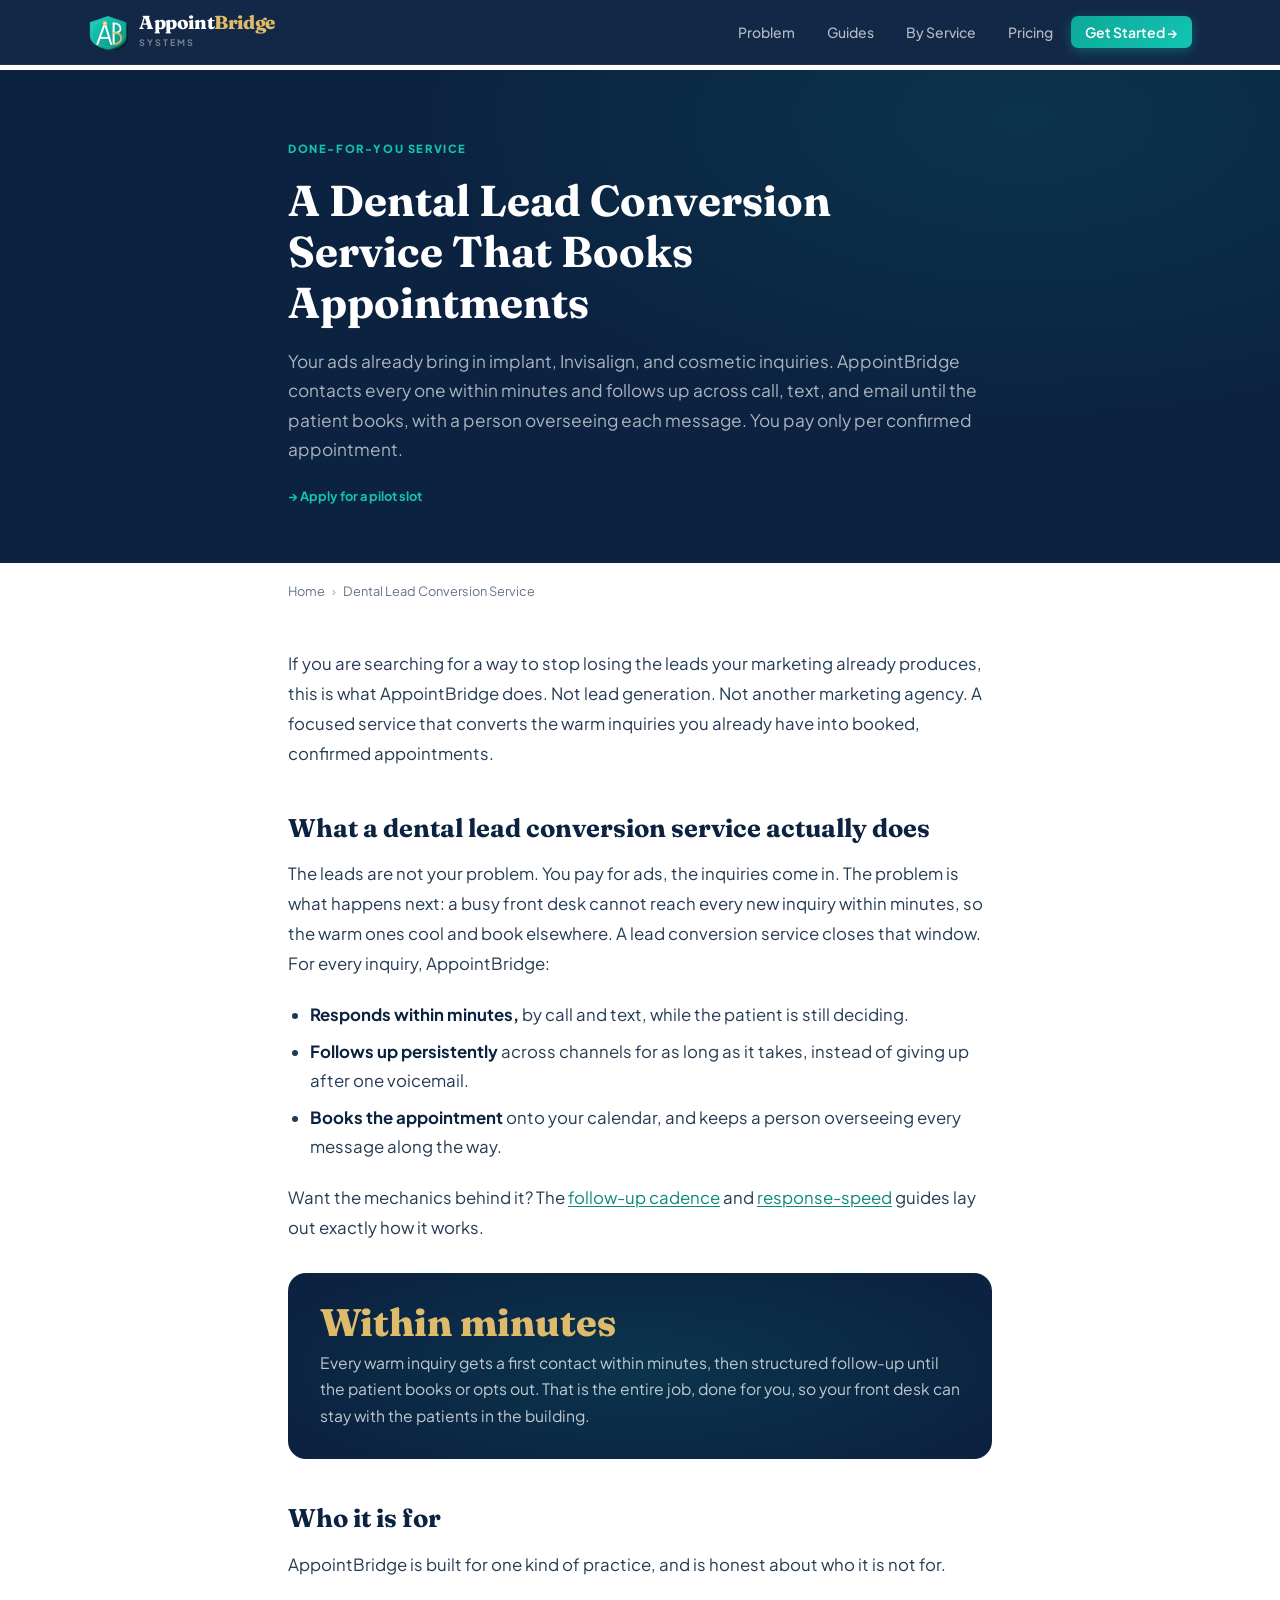
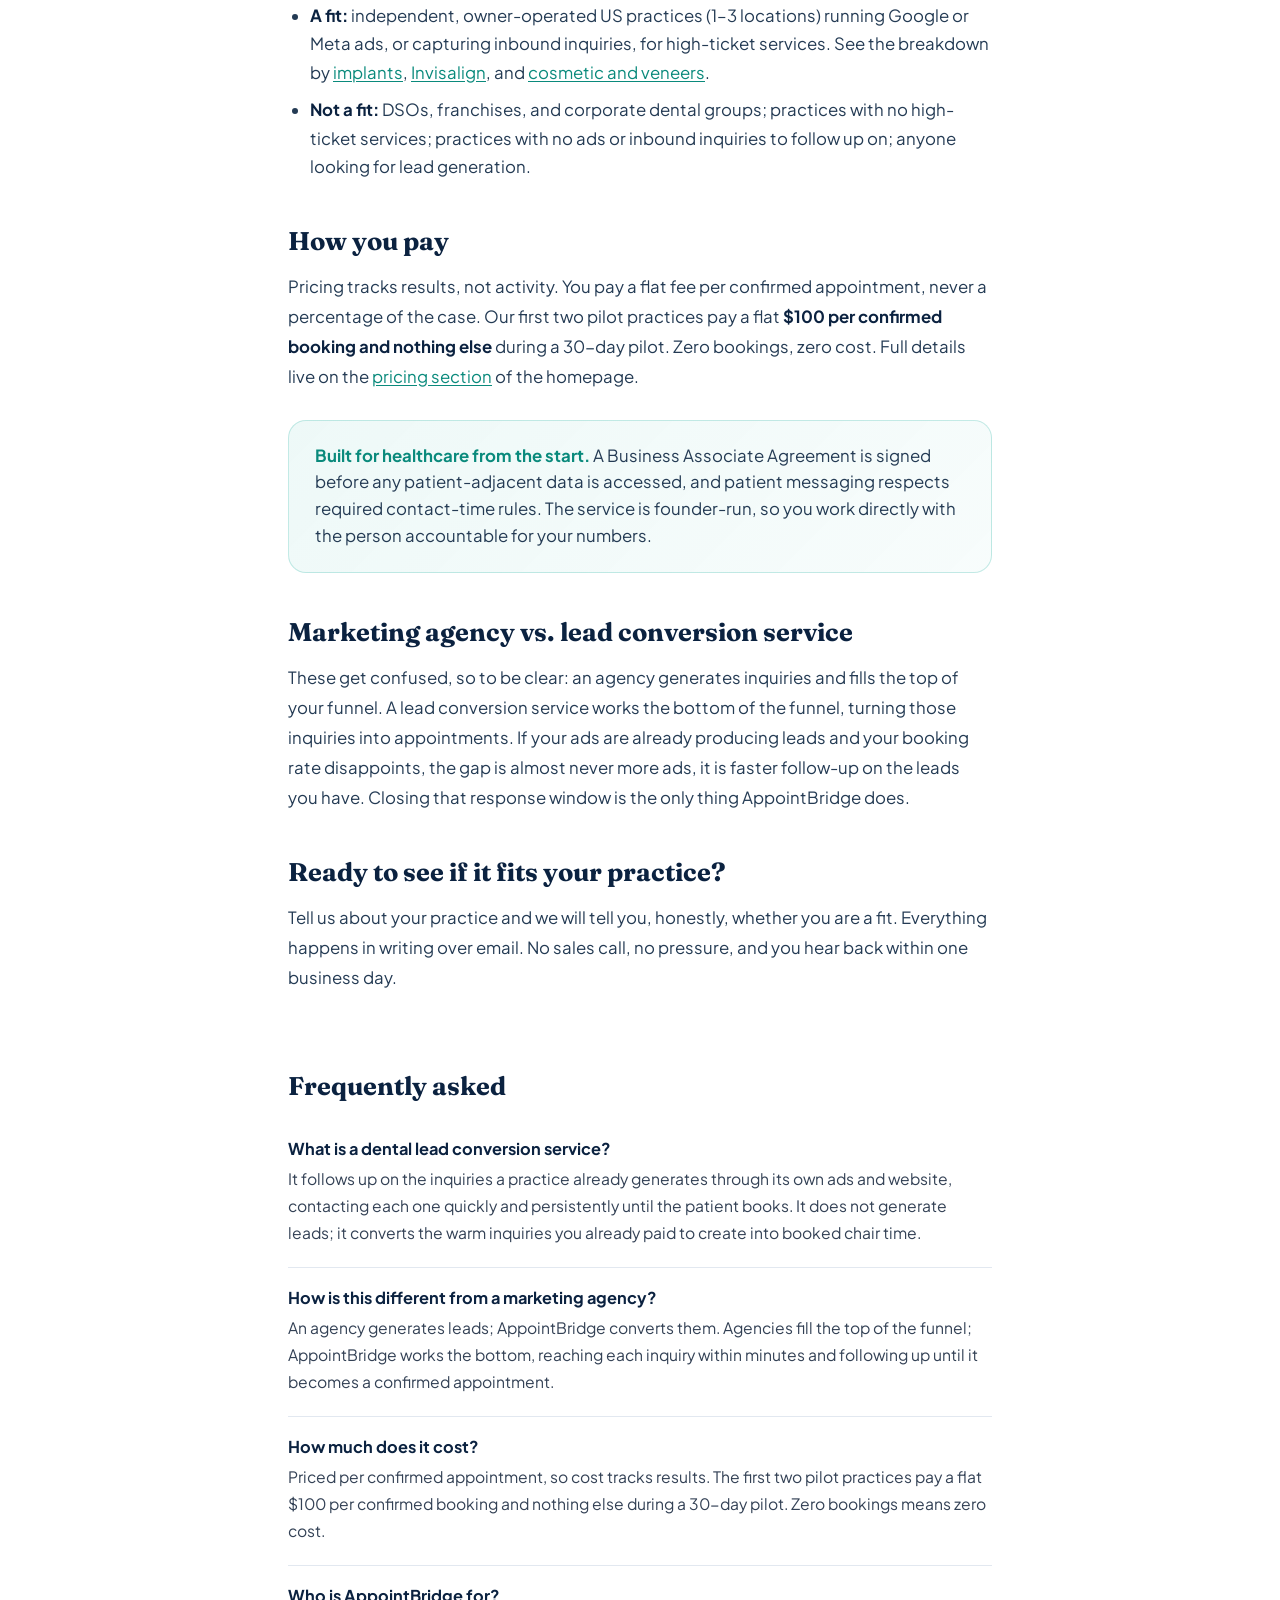
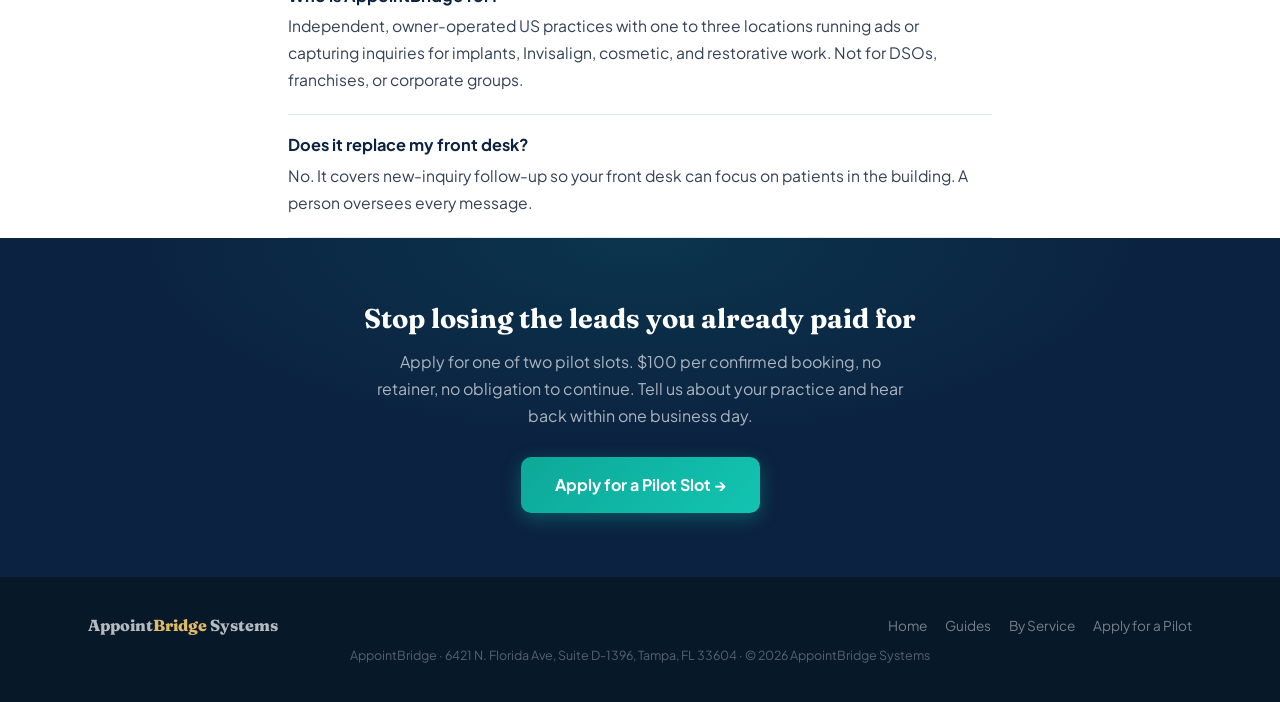
==== dental-lead-conversion-service/index.html @ 525b2fea "SEO: buyer-intent layer — service page + by-service cluster Add commercial-intent pages so practice " ====
<!DOCTYPE html>
<html lang="en">
<head>
<meta charset="UTF-8">
<meta name="viewport" content="width=device-width, initial-scale=1.0">
<title>Dental Lead Conversion Service | Follow-Up That Books Appointments | AppointBridge</title>
<meta name="description" content="AppointBridge is a done-for-you dental lead conversion service. We contact every warm implant, Invisalign, and cosmetic inquiry from your ads within minutes and follow up until the patient books. Pay per confirmed appointment.">
<link rel="canonical" href="https://appoint-bridge.com/dental-lead-conversion-service/">
<meta property="og:type" content="website">
<meta property="og:title" content="Dental Lead Conversion Service — AppointBridge">
<meta property="og:description" content="Done-for-you follow-up that turns the inquiries your ads already generate into booked appointments. Pay per confirmed booking.">
<meta property="og:url" content="https://appoint-bridge.com/dental-lead-conversion-service/">
<meta name="robots" content="index,follow">
<link rel="preconnect" href="https://fonts.googleapis.com">
<link href="https://fonts.googleapis.com/css2?family=Plus+Jakarta+Sans:wght@300;400;500;600;700;800&family=Fraunces:ital,wght@0,700;0,800;1,700&display=swap" rel="stylesheet">
<link rel="stylesheet" href="/assets/article.css">
<script type="application/ld+json">
{"@context":"https://schema.org","@type":"Service","name":"Dental Lead Conversion Service","serviceType":"Warm-lead follow-up and appointment booking for dental practices","provider":{"@type":"Organization","name":"AppointBridge","url":"https://appoint-bridge.com/","address":{"@type":"PostalAddress","streetAddress":"6421 N. Florida Ave, Suite D-1396","addressLocality":"Tampa","addressRegion":"FL","postalCode":"33604","addressCountry":"US"}},"areaServed":"US","audience":{"@type":"Audience","audienceType":"Independent owner-operated dental practices running ads for implants, Invisalign, or cosmetic services"},"description":"A done-for-you service that contacts every warm dental inquiry within minutes and follows up across call, text, and email until the patient books a confirmed appointment. Billed per confirmed booking only.","offers":{"@type":"Offer","priceSpecification":{"@type":"PriceSpecification","description":"Per confirmed appointment. Pilot practices pay $100 per confirmed booking with no retainer."}}}
</script>
<script type="application/ld+json">
{"@context":"https://schema.org","@type":"FAQPage","mainEntity":[
{"@type":"Question","name":"What is a dental lead conversion service?","acceptedAnswer":{"@type":"Answer","text":"A dental lead conversion service follows up on the inquiries a practice already generates through its own ads and website, contacting each one quickly and persistently until the patient books an appointment. It does not generate leads; it converts the warm inquiries you already paid to create into booked chair time."}},
{"@type":"Question","name":"How is this different from a marketing agency?","acceptedAnswer":{"@type":"Answer","text":"A marketing agency generates leads. AppointBridge converts them. Agencies fill the top of the funnel with inquiries; AppointBridge works the bottom, reaching each inquiry within minutes and following up until it becomes a confirmed appointment. The two are complementary, not the same job."}},
{"@type":"Question","name":"How much does a dental lead conversion service cost?","acceptedAnswer":{"@type":"Answer","text":"AppointBridge is priced per confirmed appointment, so cost tracks results. The first two pilot practices pay a flat $100 per confirmed booking and nothing else during a 30-day pilot. Zero bookings means zero cost."}},
{"@type":"Question","name":"Who is AppointBridge for?","acceptedAnswer":{"@type":"Answer","text":"Independent, owner-operated US dental practices with one to three locations that run Google or Meta ads, or capture inbound inquiries, for high-ticket services such as implants, Invisalign, cosmetic, and complex restorative work. It is not for DSOs, franchises, or corporate dental groups."}},
{"@type":"Question","name":"Does AppointBridge replace my front desk?","acceptedAnswer":{"@type":"Answer","text":"No. It covers new-inquiry follow-up so your front desk can stay focused on patients in the building. A person oversees every message, and the service handles the response and follow-up your team cannot reliably do in real time during clinical hours."}}
]}
</script>
</head>
<body>

<header>
<nav>
  <a href="/" class="logo">
    <div class="logo-mark">
      <svg viewBox="0 0 64 58" fill="none" xmlns="http://www.w3.org/2000/svg">
        <defs><linearGradient id="sg" x1="3" y1="3" x2="61" y2="57" gradientUnits="userSpaceOnUse"><stop offset="0%" stop-color="#17d4c0"/><stop offset="100%" stop-color="#0a8a7c"/></linearGradient></defs>
        <path d="M32 3 L61 13 L61 35 Q61 50 32 57 Q3 50 3 35 L3 13 Z" fill="#021e1b" transform="translate(3,4)"/>
        <path d="M32 3 L61 13 L61 35 Q61 50 32 57 Q3 50 3 35 L3 13 Z" fill="#054d46" transform="translate(1.5,2)"/>
        <path d="M32 3 L61 13 L61 35 Q61 50 32 57 Q3 50 3 35 L3 13 Z" fill="url(#sg)"/>
        <path d="M32 8 L57 17 L57 35 Q57 48 32 53 Q7 48 7 35 L7 17 Z" stroke="rgba(255,255,255,0.16)" stroke-width="1" fill="none"/>
        <polyline points="15,48 27,15 37,48" stroke="white" stroke-width="3.2" stroke-linecap="round" stroke-linejoin="round" fill="none"/>
        <line x1="19" y1="38" x2="33" y2="38" stroke="white" stroke-width="2.8" stroke-linecap="round"/>
        <circle cx="27" cy="15" r="3.8" fill="#debb6a"/><circle cx="27" cy="15" r="1.9" fill="#f5e9cc"/>
        <line x1="41" y1="15" x2="41" y2="48" stroke="white" stroke-width="3.2" stroke-linecap="round"/>
        <path d="M41 15 Q52 15 52 24 Q52 30 41 30" stroke="white" stroke-width="2.8" stroke-linecap="round" fill="none"/>
        <path d="M41 30 Q53 30 53 38 Q53 48 41 48" stroke="#debb6a" stroke-width="2.8" stroke-linecap="round" fill="none"/>
      </svg>
    </div>
    <div><div class="logo-name">Appoint<span>Bridge</span></div><div class="logo-systems">Systems</div></div>
  </a>
  <button class="menu-toggle">☰</button>
  <ul class="nav-links" id="nav">
    <li><a href="/#problem">Problem</a></li>
    <li><a href="/guide/">Guides</a></li>
    <li><a href="/for/">By Service</a></li>
    <li><a href="/#pricing">Pricing</a></li>
    <li><a href="/#contact" class="nav-cta">Get Started →</a></li>
  </ul>
</nav>
</header>

<section class="article-hero">
  <div class="container">
    <div class="eyebrow">Done-for-you service</div>
    <h1>A Dental Lead Conversion Service That Books Appointments</h1>
    <p class="standfirst">Your ads already bring in implant, Invisalign, and cosmetic inquiries. AppointBridge contacts every one within minutes and follows up across call, text, and email until the patient books, with a person overseeing each message. You pay only per confirmed appointment.</p>
    <div class="article-meta"><a href="/#contact" style="color:var(--teal-light);text-decoration:none;font-weight:700">→ Apply for a pilot slot</a></div>
  </div>
</section>

<div class="container">
<div class="crumbs"><a href="/">Home</a><span>›</span>Dental Lead Conversion Service</div>

<div class="prose">
<p>If you are searching for a way to stop losing the leads your marketing already produces, this is what AppointBridge does. Not lead generation. Not another marketing agency. A focused service that converts the warm inquiries you already have into booked, confirmed appointments.</p>

<h2>What a dental lead conversion service actually does</h2>
<p>The leads are not your problem. You pay for ads, the inquiries come in. The problem is what happens next: a busy front desk cannot reach every new inquiry within minutes, so the warm ones cool and book elsewhere. A lead conversion service closes that window. For every inquiry, AppointBridge:</p>
<ul>
<li><strong>Responds within minutes,</strong> by call and text, while the patient is still deciding.</li>
<li><strong>Follows up persistently</strong> across channels for as long as it takes, instead of giving up after one voicemail.</li>
<li><strong>Books the appointment</strong> onto your calendar, and keeps a person overseeing every message along the way.</li>
</ul>
<p>Want the mechanics behind it? The <a href="/guide/dental-lead-follow-up-cadence/">follow-up cadence</a> and <a href="/guide/how-fast-to-respond-to-dental-leads/">response-speed</a> guides lay out exactly how it works.</p>

<div class="callout">
  <div class="callout-num">Within minutes</div>
  <div class="callout-text">Every warm inquiry gets a first contact within minutes, then structured follow-up until the patient books or opts out. That is the entire job, done for you, so your front desk can stay with the patients in the building.</div>
</div>

<h2>Who it is for</h2>
<p>AppointBridge is built for one kind of practice, and is honest about who it is not for.</p>
<ul>
<li><strong>A fit:</strong> independent, owner-operated US practices (1–3 locations) running Google or Meta ads, or capturing inbound inquiries, for high-ticket services. See the breakdown by <a href="/for/implant-practices/">implants</a>, <a href="/for/invisalign-providers/">Invisalign</a>, and <a href="/for/cosmetic-veneer-practices/">cosmetic and veneers</a>.</li>
<li><strong>Not a fit:</strong> DSOs, franchises, and corporate dental groups; practices with no high-ticket services; practices with no ads or inbound inquiries to follow up on; anyone looking for lead generation.</li>
</ul>

<h2>How you pay</h2>
<p>Pricing tracks results, not activity. You pay a flat fee per confirmed appointment, never a percentage of the case. Our first two pilot practices pay a flat <strong>$100 per confirmed booking and nothing else</strong> during a 30-day pilot. Zero bookings, zero cost. Full details live on the <a href="/#pricing">pricing section</a> of the homepage.</p>

<div class="takeaway"><strong>Built for healthcare from the start.</strong> A Business Associate Agreement is signed before any patient-adjacent data is accessed, and patient messaging respects required contact-time rules. The service is founder-run, so you work directly with the person accountable for your numbers.</div>

<h2>Marketing agency vs. lead conversion service</h2>
<p>These get confused, so to be clear: an agency generates inquiries and fills the top of your funnel. A lead conversion service works the bottom of the funnel, turning those inquiries into appointments. If your ads are already producing leads and your booking rate disappoints, the gap is almost never more ads, it is faster follow-up on the leads you have. Closing that response window is the only thing AppointBridge does.</p>

<h2>Ready to see if it fits your practice?</h2>
<p>Tell us about your practice and we will tell you, honestly, whether you are a fit. Everything happens in writing over email. No sales call, no pressure, and you hear back within one business day.</p>
</div>
</div>

<div class="faq">
<div class="container">
  <h2>Frequently asked</h2>
  <div class="faq-item"><h3>What is a dental lead conversion service?</h3><p>It follows up on the inquiries a practice already generates through its own ads and website, contacting each one quickly and persistently until the patient books. It does not generate leads; it converts the warm inquiries you already paid to create into booked chair time.</p></div>
  <div class="faq-item"><h3>How is this different from a marketing agency?</h3><p>An agency generates leads; AppointBridge converts them. Agencies fill the top of the funnel; AppointBridge works the bottom, reaching each inquiry within minutes and following up until it becomes a confirmed appointment.</p></div>
  <div class="faq-item"><h3>How much does it cost?</h3><p>Priced per confirmed appointment, so cost tracks results. The first two pilot practices pay a flat $100 per confirmed booking and nothing else during a 30-day pilot. Zero bookings means zero cost.</p></div>
  <div class="faq-item"><h3>Who is AppointBridge for?</h3><p>Independent, owner-operated US practices with one to three locations running ads or capturing inquiries for implants, Invisalign, cosmetic, and restorative work. Not for DSOs, franchises, or corporate groups.</p></div>
  <div class="faq-item"><h3>Does it replace my front desk?</h3><p>No. It covers new-inquiry follow-up so your front desk can focus on patients in the building. A person oversees every message.</p></div>
</div>
</div>

<section class="cta-band">
  <div class="container">
    <h2>Stop losing the leads you already paid for</h2>
    <p>Apply for one of two pilot slots. $100 per confirmed booking, no retainer, no obligation to continue. Tell us about your practice and hear back within one business day.</p>
    <a href="/#contact" class="btn-primary">Apply for a Pilot Slot →</a>
  </div>
</section>

<footer>
<div class="container-wide">
  <div class="footer-inner">
    <div class="footer-logo">Appoint<span>Bridge</span> Systems</div>
    <div class="footer-links"><a href="/">Home</a><a href="/guide/">Guides</a><a href="/for/">By Service</a><a href="/#contact">Apply for a Pilot</a></div>
  </div>
  <p class="footer-addr">AppointBridge · 6421 N. Florida Ave, Suite D-1396, Tampa, FL 33604 · © 2026 AppointBridge Systems</p>
</div>
</footer>

<script>document.querySelector('.menu-toggle').addEventListener('click',function(){document.getElementById('nav').classList.toggle('open')});</script>
</body>
</html>
---- assets/article.css ----
/* AppointBridge — shared article + sub-page stylesheet
   Mirrors the homepage design system. Link this on every guide/resource page. */
*,*::before,*::after{margin:0;padding:0;box-sizing:border-box}
:root{
  --navy:#0b2240;--navy-mid:#153459;--navy-light:#1e4470;
  --teal:#0da898;--teal-light:#13c4b2;--teal-dim:#0a8a7c;
  --gold:#c8a14a;--gold-light:#debb6a;--gold-pale:#f5e9cc;
  --cream:#f9f7f3;--white:#ffffff;--gray:#64748b;--gray-light:#94a3b8;
  --light:#f1f5f9;--border:#e2e8f0;
  --shadow-sm:0 1px 4px rgba(11,34,64,0.07);
  --shadow-md:0 6px 24px rgba(11,34,64,0.10);
  --shadow-lg:0 16px 48px rgba(11,34,64,0.16);
  --r:10px;--r-lg:18px;--r-xl:24px;
}
html{scroll-behavior:smooth}
body{font-family:'Plus Jakarta Sans',sans-serif;color:var(--navy);background:var(--white);line-height:1.6;overflow-x:hidden}
h1,h2,h3{font-family:'Fraunces',serif;line-height:1.18}
.container{max-width:760px;margin:0 auto;padding:0 28px}
.container-wide{max-width:1160px;margin:0 auto;padding:0 28px}
a{color:var(--teal-dim)}

/* ── HEADER (matches homepage) ── */
header{background:rgba(11,34,64,0.97);backdrop-filter:blur(12px);position:fixed;top:0;width:100%;z-index:200;border-bottom:1px solid rgba(255,255,255,0.07)}
nav{display:flex;align-items:center;justify-content:space-between;padding:14px 28px;max-width:1160px;margin:0 auto}
.logo{display:flex;align-items:center;gap:11px;text-decoration:none}
.logo-mark{width:40px;flex-shrink:0;display:flex;align-items:center;justify-content:center}
.logo-mark svg{width:40px;height:auto}
.logo-name{font-family:'Fraunces',serif;font-size:1.18rem;font-weight:800;color:#fff;letter-spacing:-0.4px;line-height:1}
.logo-name span{color:var(--gold-light)}
.logo-systems{font-size:0.56rem;font-weight:700;letter-spacing:2px;text-transform:uppercase;color:rgba(255,255,255,0.42);margin-top:3px}
.nav-links{display:flex;gap:4px;list-style:none}
.nav-links a{color:rgba(255,255,255,0.68);text-decoration:none;font-size:0.875rem;font-weight:500;padding:7px 14px;border-radius:7px;transition:all .2s}
.nav-links a:hover{color:#fff;background:rgba(255,255,255,0.09)}
.nav-cta{background:linear-gradient(135deg,var(--teal),var(--teal-light))!important;color:#fff!important;font-weight:600!important;box-shadow:0 3px 12px rgba(13,168,152,0.4)}
.nav-cta:hover{transform:translateY(-1px)}
.menu-toggle{display:none;background:none;border:none;color:#fff;font-size:1.5rem;cursor:pointer;padding:4px}

/* ── ARTICLE SHELL ── */
.article-hero{margin-top:70px;background:var(--navy);padding:64px 0 56px;position:relative;overflow:hidden}
.article-hero::before{content:'';position:absolute;inset:0;background:radial-gradient(ellipse 70% 90% at 80% 10%,rgba(13,168,152,0.13) 0%,transparent 70%);pointer-events:none}
.article-hero .container{position:relative}
.eyebrow{display:inline-flex;align-items:center;gap:8px;font-size:0.7rem;font-weight:800;letter-spacing:1.6px;text-transform:uppercase;color:var(--teal-light);margin-bottom:18px}
.article-hero h1{font-size:clamp(1.9rem,3.6vw,2.7rem);color:#fff;margin-bottom:18px}
.article-hero .standfirst{color:rgba(255,255,255,0.66);font-size:1.08rem;line-height:1.7}
.article-meta{margin-top:22px;font-size:0.8rem;color:rgba(255,255,255,0.42);font-weight:500}

/* breadcrumb */
.crumbs{padding:18px 0 0;font-size:0.8rem;color:var(--gray)}
.crumbs a{color:var(--gray);text-decoration:none}
.crumbs a:hover{color:var(--teal-dim)}
.crumbs span{color:var(--gray-light);margin:0 7px}

/* prose */
.prose{padding:48px 0 8px;font-size:1.05rem;color:#243b54}
.prose>p,.prose>ul,.prose>ol{margin-bottom:22px;line-height:1.78}
.prose h2{font-size:1.6rem;color:var(--navy);margin:44px 0 16px}
.prose h3{font-size:1.18rem;color:var(--navy);margin:32px 0 12px;font-family:'Plus Jakarta Sans',sans-serif;font-weight:700}
.prose ul,.prose ol{padding-left:22px}
.prose li{margin-bottom:9px;line-height:1.7}
.prose strong{color:var(--navy);font-weight:700}
.prose a{color:var(--teal-dim);text-decoration:underline;text-underline-offset:2px}
.prose blockquote{border-left:3px solid var(--teal);background:var(--cream);padding:18px 24px;border-radius:0 var(--r) var(--r) 0;margin:26px 0;font-style:italic;color:#334155}

/* key-stat callout */
.callout{background:var(--navy);color:#fff;border-radius:var(--r-lg);padding:30px 32px;margin:30px 0;position:relative;overflow:hidden}
.callout::before{content:'';position:absolute;inset:0;background:radial-gradient(ellipse 80% 100% at 50% 50%,rgba(13,168,152,0.14) 0%,transparent 70%)}
.callout-num{font-family:'Fraunces',serif;font-size:2.4rem;font-weight:800;color:var(--gold-light);line-height:1;position:relative}
.callout-text{color:rgba(255,255,255,0.74);font-size:0.98rem;line-height:1.7;margin-top:8px;position:relative}

/* info / takeaway box */
.takeaway{background:linear-gradient(135deg,rgba(13,168,152,0.07),rgba(13,168,152,0.03));border:1px solid rgba(13,168,152,0.22);border-radius:var(--r-lg);padding:22px 26px;margin:28px 0}
.takeaway strong{color:var(--teal-dim)}

/* FAQ */
.faq{padding:8px 0 0}
.faq h2{font-size:1.6rem;color:var(--navy);margin:40px 0 18px}
.faq-item{border-bottom:1px solid var(--border);padding:20px 0}
.faq-item h3{font-size:1.02rem;color:var(--navy);font-family:'Plus Jakarta Sans',sans-serif;font-weight:700;margin-bottom:8px}
.faq-item p{color:#334155;line-height:1.72;font-size:0.98rem}

/* related / cluster links */
.related{background:var(--cream);padding:56px 0;margin-top:48px;border-top:1px solid var(--border)}
.related h2{font-size:1.4rem;color:var(--navy);margin-bottom:8px;text-align:center}
.related .sub{text-align:center;color:var(--gray);font-size:0.95rem;margin-bottom:32px}
.related-grid{display:grid;grid-template-columns:1fr 1fr;gap:18px;max-width:860px;margin:0 auto}
.related-card{background:var(--white);border:1px solid var(--border);border-radius:var(--r-lg);padding:24px;text-decoration:none;display:block;transition:all .22s}
.related-card:hover{transform:translateY(-3px);box-shadow:var(--shadow-md);border-color:rgba(13,168,152,0.25)}
.related-card .rc-label{font-size:0.66rem;font-weight:800;letter-spacing:1.4px;text-transform:uppercase;color:var(--teal);margin-bottom:8px}
.related-card h3{font-size:1.02rem;color:var(--navy);font-family:'Plus Jakarta Sans',sans-serif;font-weight:700;margin-bottom:6px;line-height:1.35}
.related-card p{font-size:0.88rem;color:var(--gray);line-height:1.6}

/* CTA band */
.cta-band{background:var(--navy);padding:64px 0;position:relative;overflow:hidden;text-align:center}
.cta-band::before{content:'';position:absolute;inset:0;background:radial-gradient(ellipse 60% 90% at 50% 0%,rgba(13,168,152,0.14) 0%,transparent 70%)}
.cta-band .container{position:relative}
.cta-band h2{color:#fff;font-size:1.7rem;margin-bottom:14px}
.cta-band p{color:rgba(255,255,255,0.66);font-size:1rem;max-width:540px;margin:0 auto 28px;line-height:1.7}
.btn-primary{display:inline-flex;align-items:center;gap:8px;background:linear-gradient(135deg,var(--teal),var(--teal-light));color:#fff;padding:15px 34px;border-radius:var(--r);font-weight:700;font-size:1rem;text-decoration:none;transition:all .22s;box-shadow:0 5px 18px rgba(13,168,152,0.4)}
.btn-primary:hover{transform:translateY(-2px);box-shadow:0 8px 28px rgba(13,168,152,0.5)}

/* hub-specific */
.hub-list{display:grid;gap:16px;padding:40px 0 8px}
.hub-entry{display:flex;gap:20px;align-items:flex-start;background:var(--white);border:1px solid var(--border);border-radius:var(--r-lg);padding:26px;text-decoration:none;transition:all .22s}
.hub-entry:hover{transform:translateY(-3px);box-shadow:var(--shadow-md);border-color:rgba(13,168,152,0.25)}
.hub-num{font-family:'Fraunces',serif;font-size:1.6rem;font-weight:800;color:rgba(11,34,64,0.14);line-height:1;flex-shrink:0;width:38px}
.hub-entry h3{font-size:1.12rem;color:var(--navy);font-family:'Plus Jakarta Sans',sans-serif;font-weight:700;margin-bottom:6px}
.hub-entry p{font-size:0.93rem;color:var(--gray);line-height:1.62}

/* ── FOOTER (matches homepage) ── */
footer{background:#071829;color:rgba(255,255,255,0.4);padding:36px 0;font-size:0.85rem}
.footer-inner{display:flex;align-items:center;justify-content:space-between;flex-wrap:wrap;gap:16px}
.footer-logo{font-family:'Fraunces',serif;font-weight:800;color:rgba(255,255,255,0.7);font-size:1rem}
.footer-logo span{color:var(--gold-light)}
.footer-links{display:flex;gap:18px;flex-wrap:wrap}
footer a{color:rgba(255,255,255,0.45);text-decoration:none;transition:color .2s}
footer a:hover{color:#fff}
.footer-addr{font-size:0.78rem;color:rgba(255,255,255,0.32);width:100%;text-align:center;margin-top:8px}

@media(max-width:768px){
  .nav-links{display:none;position:absolute;top:100%;left:0;right:0;background:var(--navy);flex-direction:column;padding:12px;gap:4px;border-bottom:1px solid rgba(255,255,255,0.08)}
  .nav-links.open{display:flex}
  .menu-toggle{display:block}
  .related-grid{grid-template-columns:1fr}
  .footer-inner{flex-direction:column;text-align:center}
  .hub-entry{flex-direction:column;gap:10px}
}
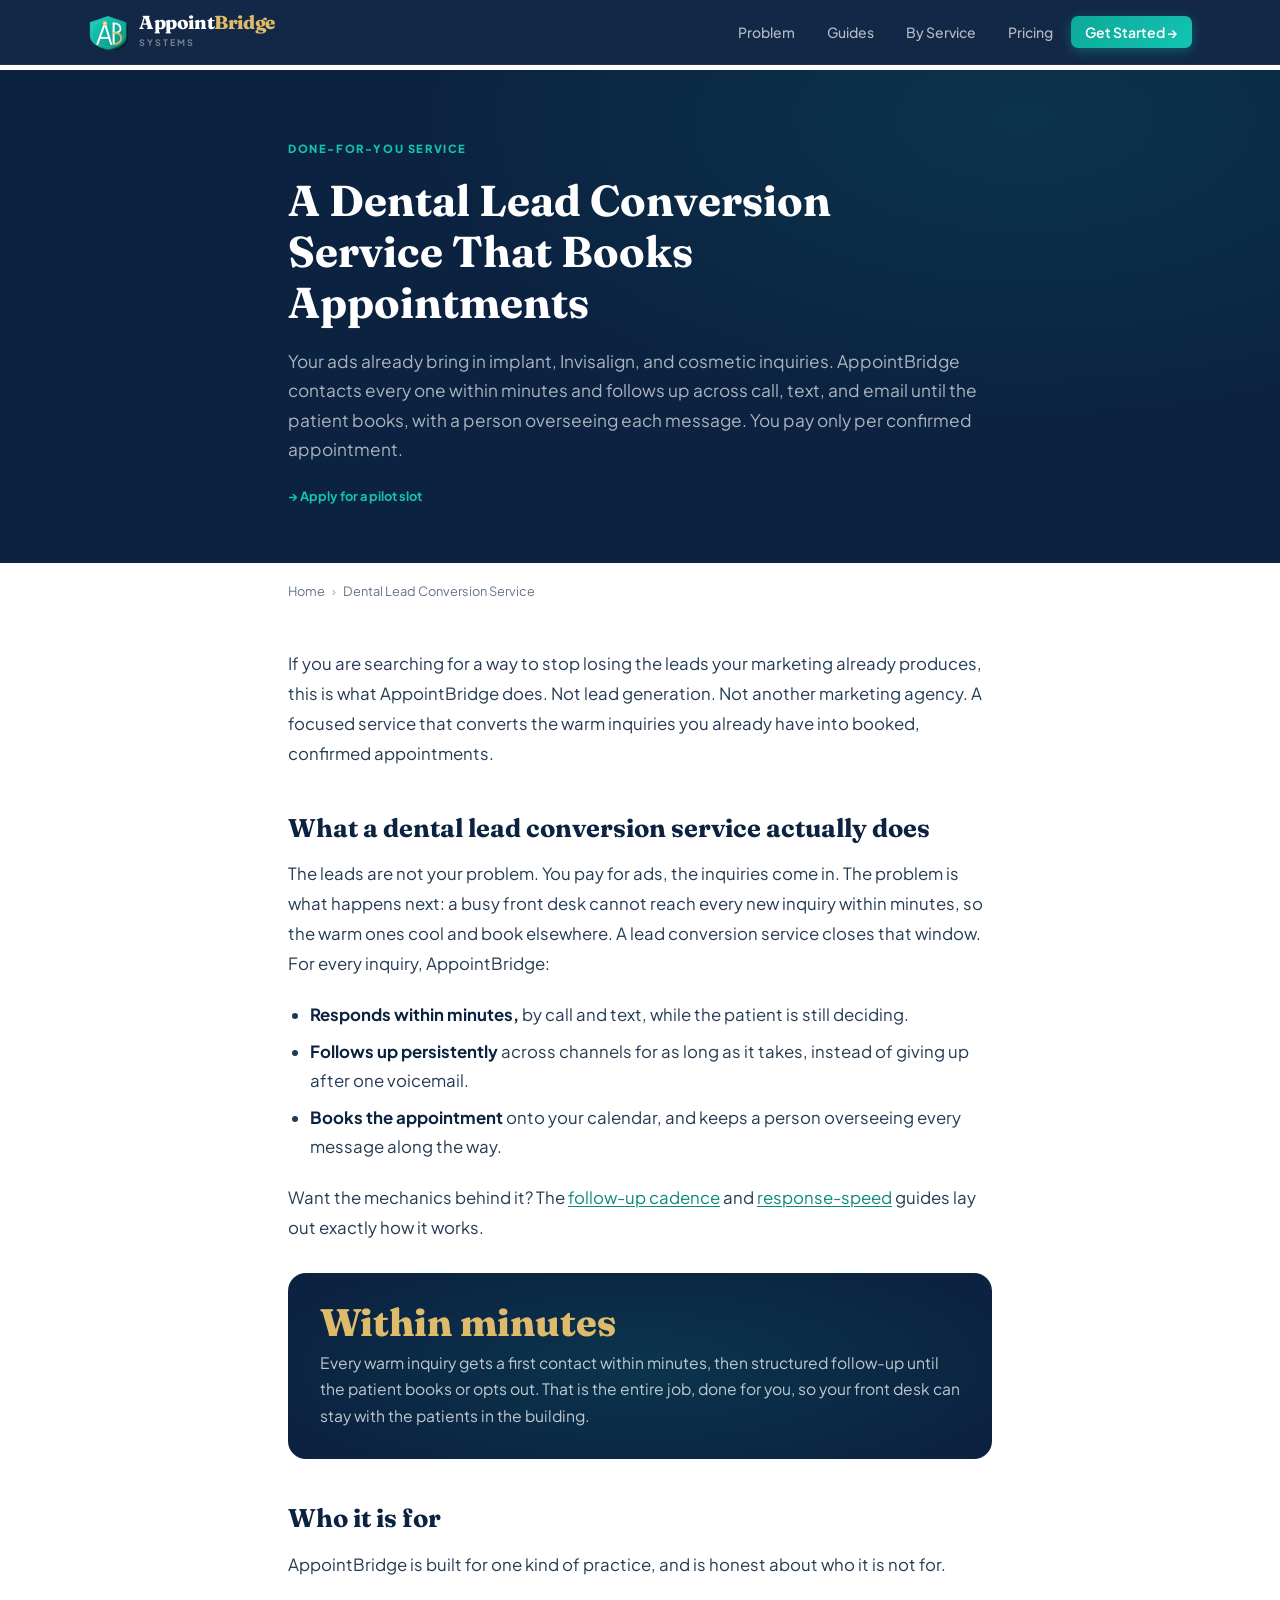
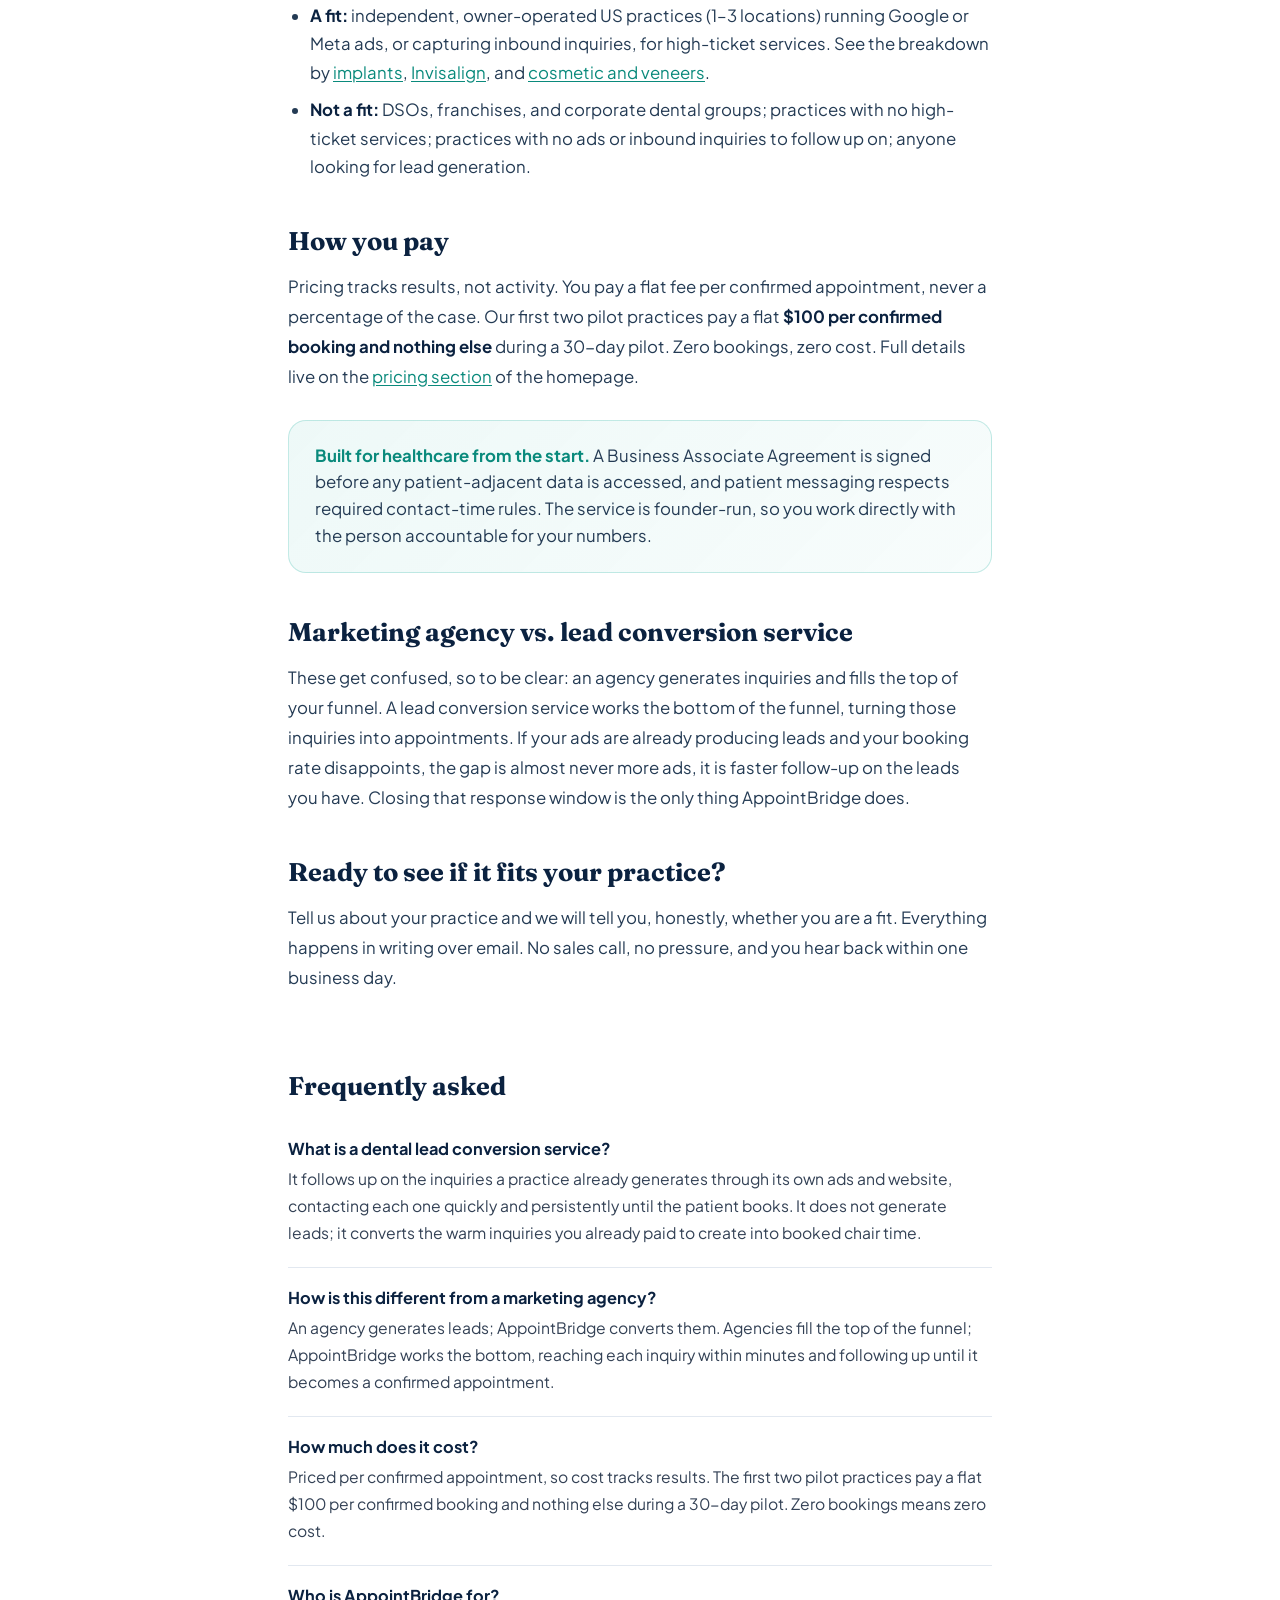
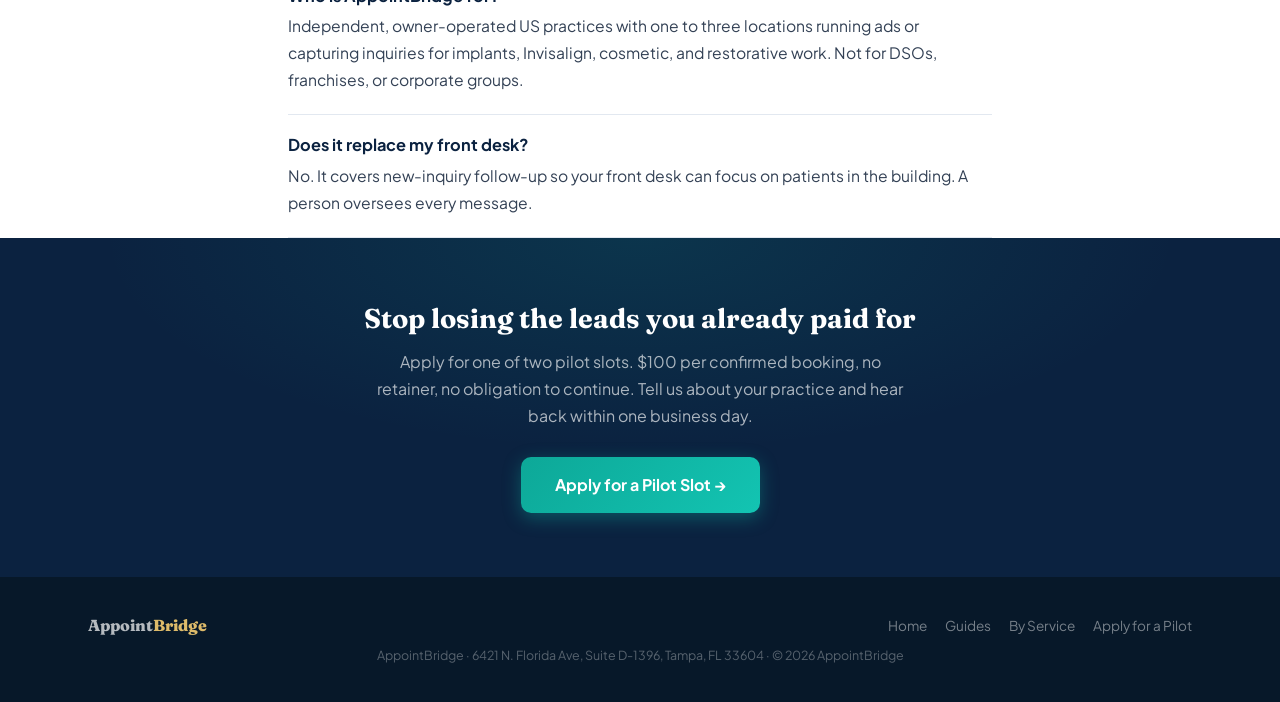
==== commit e52642da: "Brand: drop 'Systems' from public footer (NAP = AppointBridge) Co-Authored-By: Claude Opus 4.8 <nore" ====
--- a/dental-lead-conversion-service/index.html
+++ b/dental-lead-conversion-service/index.html
@@ -131,10 +131,10 @@
 <footer>
 <div class="container-wide">
   <div class="footer-inner">
-    <div class="footer-logo">Appoint<span>Bridge</span> Systems</div>
+    <div class="footer-logo">Appoint<span>Bridge</span></div>
     <div class="footer-links"><a href="/">Home</a><a href="/guide/">Guides</a><a href="/for/">By Service</a><a href="/#contact">Apply for a Pilot</a></div>
   </div>
-  <p class="footer-addr">AppointBridge · 6421 N. Florida Ave, Suite D-1396, Tampa, FL 33604 · © 2026 AppointBridge Systems</p>
+  <p class="footer-addr">AppointBridge · 6421 N. Florida Ave, Suite D-1396, Tampa, FL 33604 · © 2026 AppointBridge</p>
 </div>
 </footer>
 
